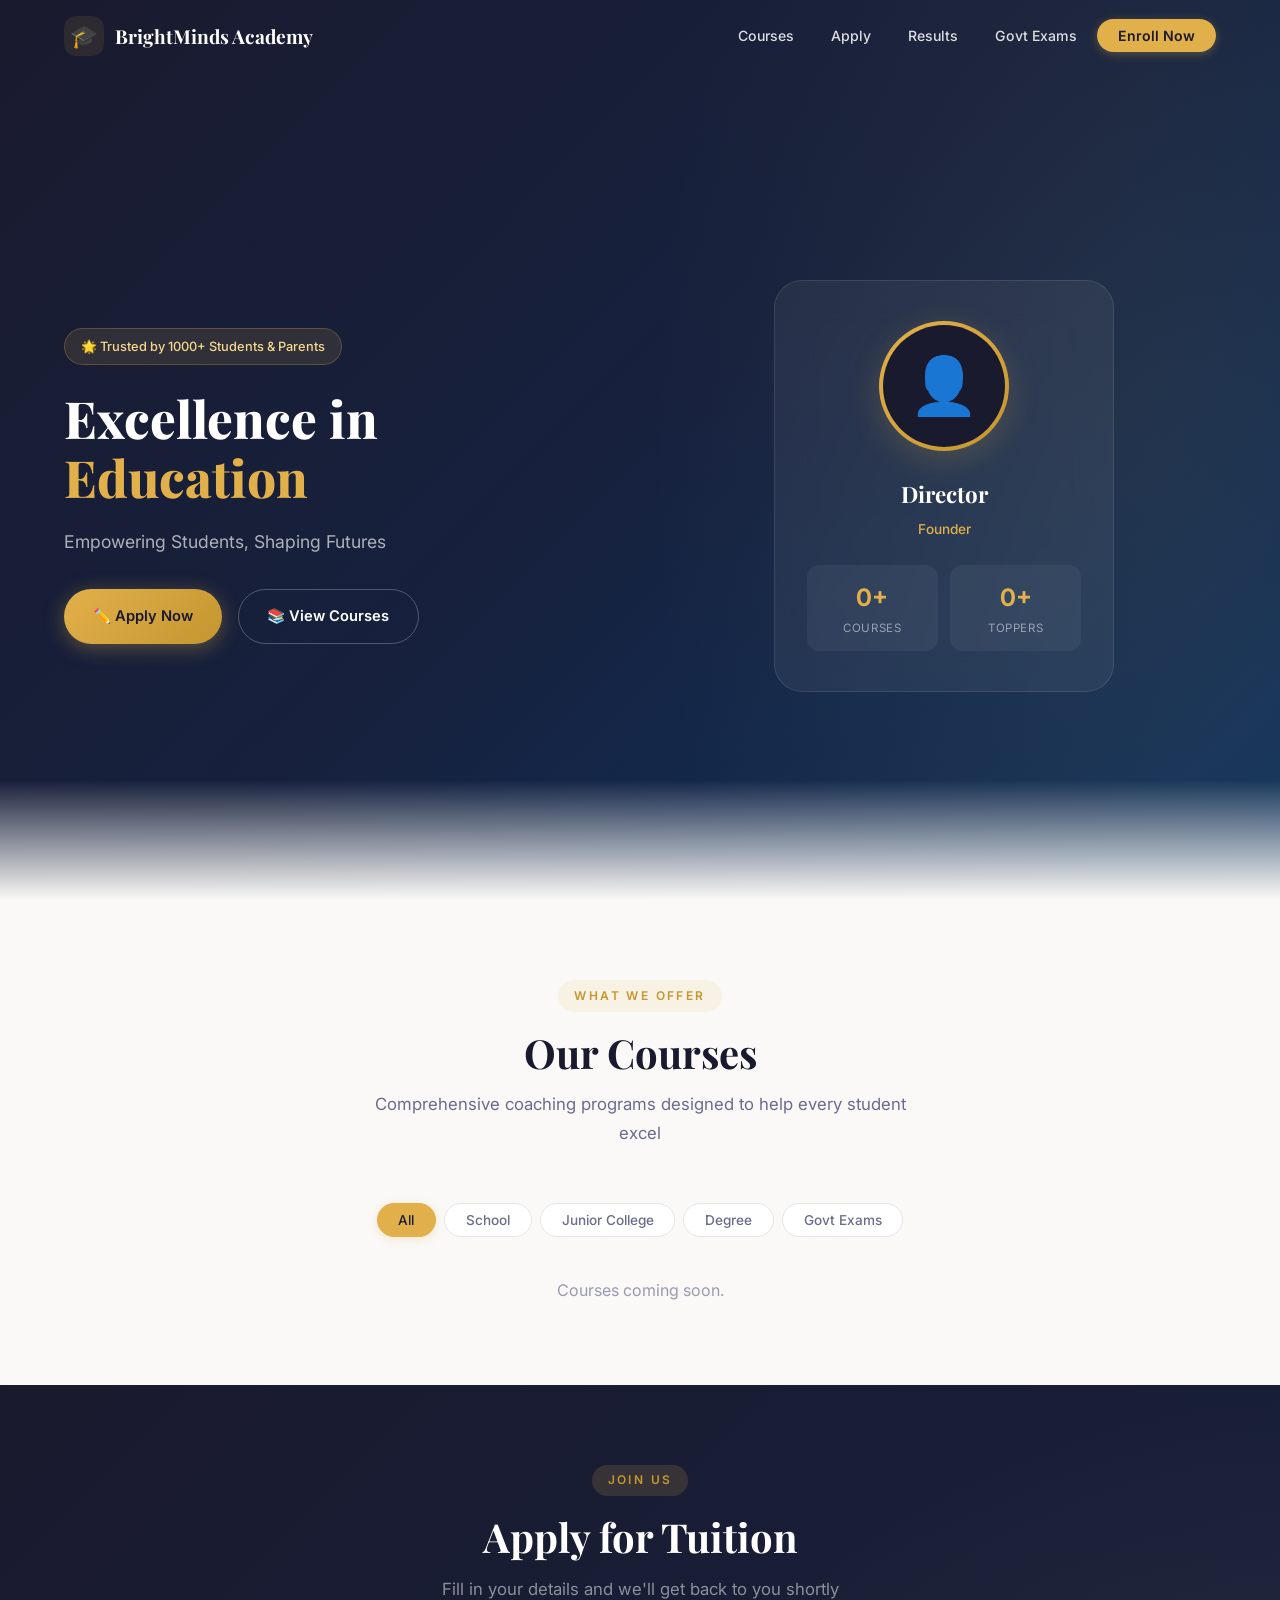
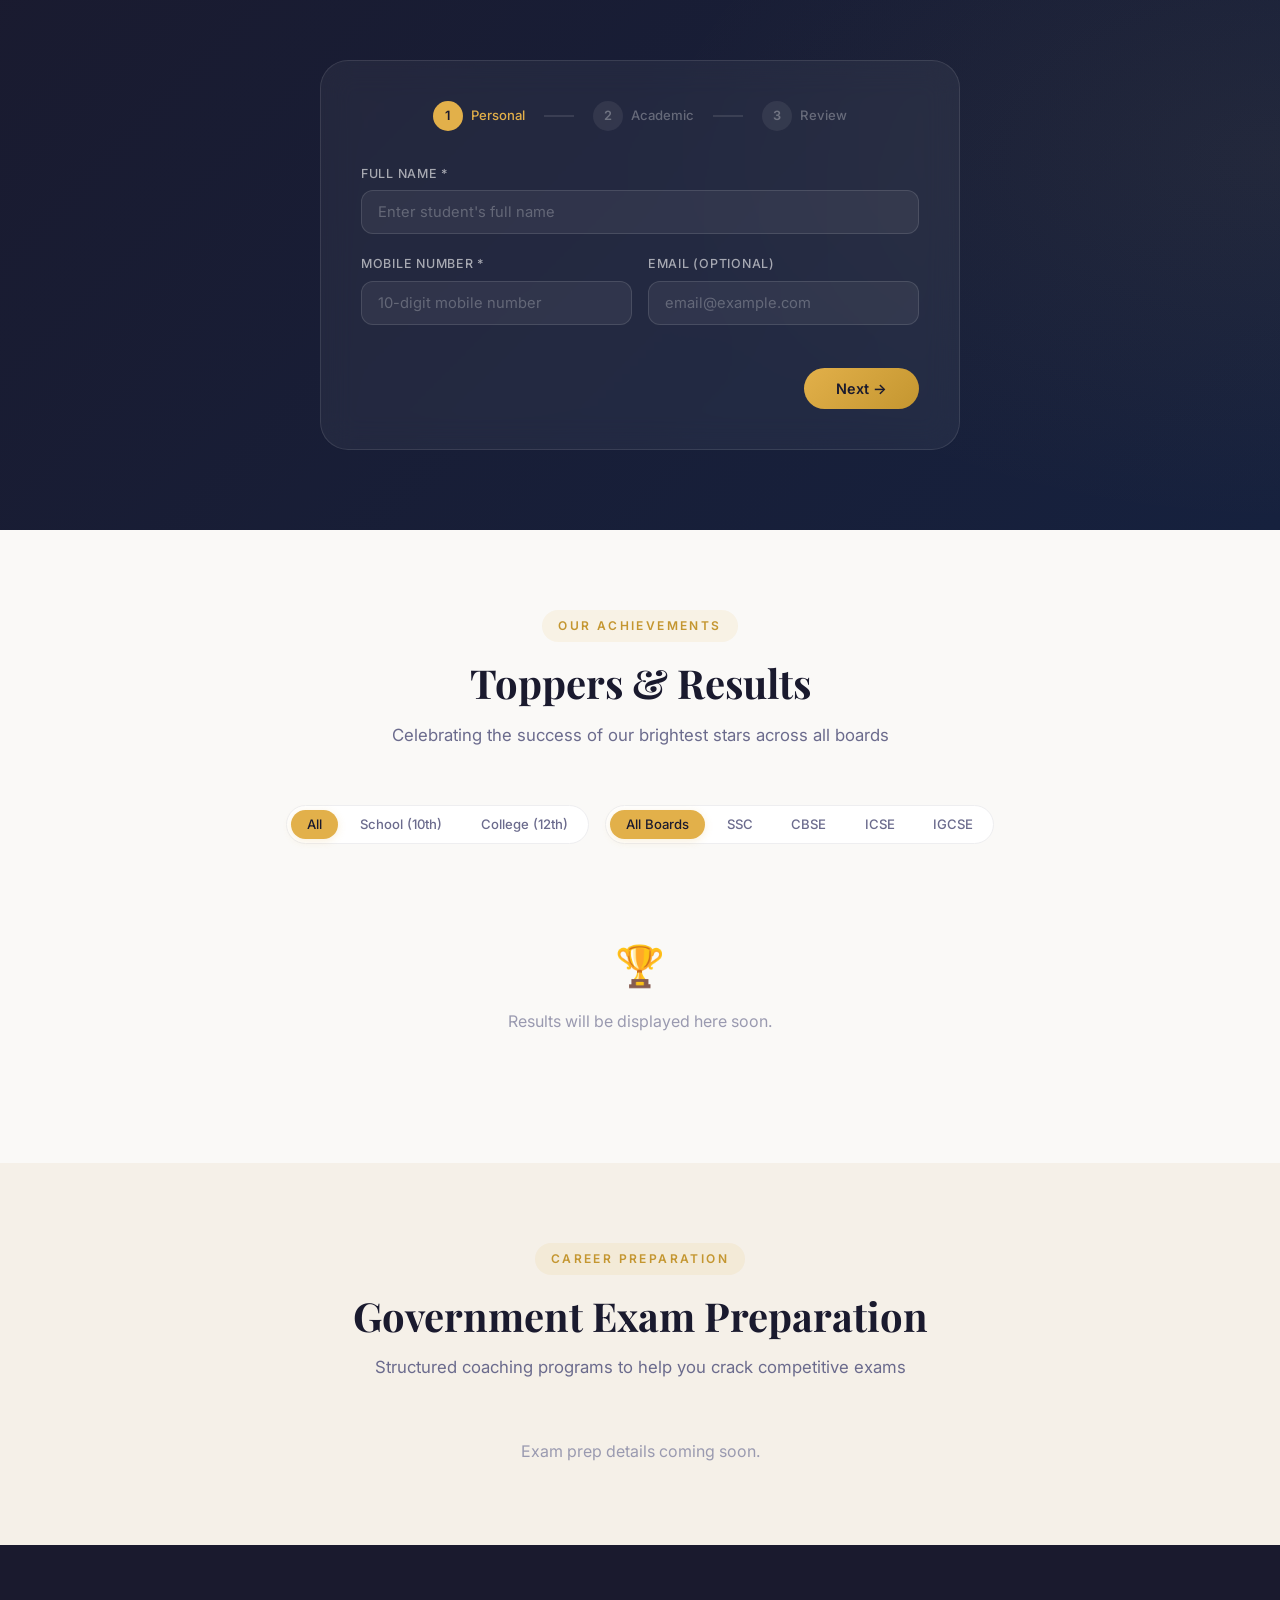
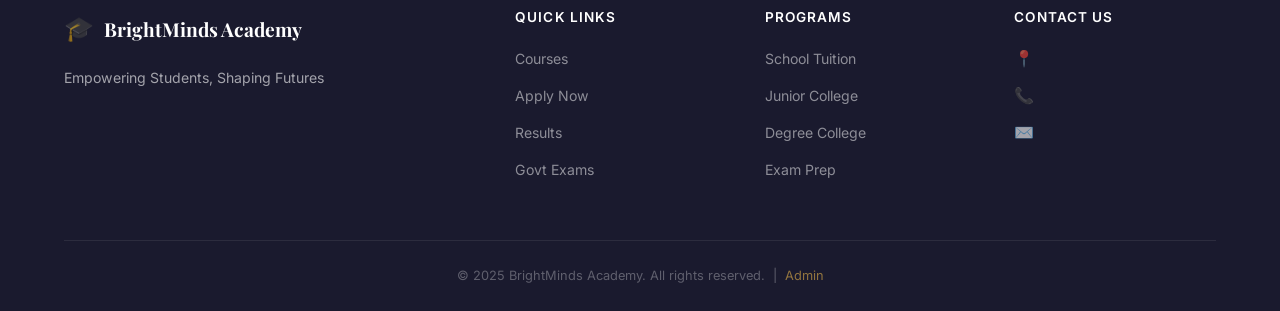
==== index.html @ 3c8e33fc "first commit" ====
<!DOCTYPE html>
<html lang="en">
<head>
  <meta charset="UTF-8">
  <meta name="viewport" content="width=device-width, initial-scale=1.0">
  <title>BrightMinds Academy — Empowering Students, Shaping Futures</title>
  <meta name="description" content="BrightMinds Academy offers expert tuition for School (1-10), Junior College (11-12), Degree courses, and Government Exam preparation. Enroll today!">
  <meta name="keywords" content="tuition classes, coaching, school tuition, college tuition, exam preparation, SSC, CBSE, ICSE, IGCSE">
  <link rel="stylesheet" href="css/style.css">
  <link rel="icon" href="data:image/svg+xml,<svg xmlns='http://www.w3.org/2000/svg' viewBox='0 0 100 100'><text y='.9em' font-size='90'>🎓</text></svg>">
</head>
<body>

  <!-- ═══════════════════════════════════════════════════════
       NAVIGATION
       ═══════════════════════════════════════════════════════ -->
  <nav class="navbar" id="navbar">
    <div class="container">
      <a href="#" class="nav-brand">
        <div class="brand-logo" id="navBrandLogo">🎓</div>
        <span class="brand-name" id="navBrandName">BrightMinds Academy</span>
      </a>
      <ul class="nav-links" id="navLinks">
        <li><a href="#courses">Courses</a></li>
        <li><a href="#apply">Apply</a></li>
        <li><a href="#results">Results</a></li>
        <li><a href="#govt-exams">Govt Exams</a></li>
        <li><a href="#apply" class="nav-cta">Enroll Now</a></li>
      </ul>
      <button class="nav-mobile-toggle" id="navMobileToggle">☰</button>
    </div>
  </nav>

  <!-- ═══════════════════════════════════════════════════════
       HERO SECTION
       ═══════════════════════════════════════════════════════ -->
  <section class="hero" id="hero">
    <div class="container">
      <div class="hero-content">
        <div class="hero-badge">🌟 Trusted by 1000+ Students & Parents</div>
        <h1 id="heroCompanyName">Excellence in <span>Education</span></h1>
        <p class="hero-desc" id="heroTagline">Empowering Students, Shaping Futures</p>
        <div class="hero-buttons">
          <a href="#apply" class="btn btn-gold">✏️ Apply Now</a>
          <a href="#courses" class="btn btn-outline">📚 View Courses</a>
        </div>
      </div>
      <div class="hero-visual">
        <div class="owner-card">
          <div class="owner-avatar">
            <div class="owner-avatar-inner" id="ownerAvatarInner">👤</div>
          </div>
          <div class="owner-name" id="ownerName">Director</div>
          <div class="owner-title" id="ownerTitle">Founder</div>
          <div class="owner-stats">
            <div class="owner-stat">
              <div class="stat-num" id="statCourses">6+</div>
              <div class="stat-txt">Courses</div>
            </div>
            <div class="owner-stat">
              <div class="stat-num" id="statToppers">7+</div>
              <div class="stat-txt">Toppers</div>
            </div>
          </div>
        </div>
      </div>
    </div>
  </section>

  <!-- ═══════════════════════════════════════════════════════
       COURSES SECTION
       ═══════════════════════════════════════════════════════ -->
  <section class="courses-section" id="courses">
    <div class="container">
      <div class="section-title reveal">
        <span class="section-label">What We Offer</span>
        <h2>Our Courses</h2>
        <p>Comprehensive coaching programs designed to help every student excel</p>
      </div>
      <div class="course-filters" id="courseFilters">
        <button class="course-filter-btn active" data-filter="all">All</button>
        <button class="course-filter-btn" data-filter="school">School</button>
        <button class="course-filter-btn" data-filter="junior">Junior College</button>
        <button class="course-filter-btn" data-filter="degree">Degree</button>
        <button class="course-filter-btn" data-filter="govt">Govt Exams</button>
      </div>
      <div class="courses-grid" id="coursesGrid"></div>
    </div>
  </section>

  <!-- ═══════════════════════════════════════════════════════
       APPLICATION FORM SECTION
       ═══════════════════════════════════════════════════════ -->
  <section class="apply-section" id="apply">
    <div class="container">
      <div class="section-title reveal">
        <span class="section-label">Join Us</span>
        <h2>Apply for Tuition</h2>
        <p>Fill in your details and we'll get back to you shortly</p>
      </div>

      <div class="apply-form-wrapper reveal">
        <div class="apply-form">
          <!-- Step Indicator -->
          <div class="form-steps">
            <div class="form-step-indicator active">
              <span class="step-num">1</span>
              <span>Personal</span>
            </div>
            <div class="step-divider"></div>
            <div class="form-step-indicator">
              <span class="step-num">2</span>
              <span>Academic</span>
            </div>
            <div class="step-divider"></div>
            <div class="form-step-indicator">
              <span class="step-num">3</span>
              <span>Review</span>
            </div>
          </div>

          <div id="applyFormContent">
            <form id="applyForm" autocomplete="off">

              <!-- STEP 1: Personal Info -->
              <div class="form-step-content active" id="step1">
                <div class="form-field">
                  <label for="applyName">Full Name *</label>
                  <input type="text" id="applyName" placeholder="Enter student's full name" required>
                </div>
                <div class="form-row">
                  <div class="form-field">
                    <label for="applyMobile">Mobile Number *</label>
                    <input type="tel" id="applyMobile" placeholder="10-digit mobile number" required>
                  </div>
                  <div class="form-field">
                    <label for="applyEmail">Email (optional)</label>
                    <input type="email" id="applyEmail" placeholder="email@example.com">
                  </div>
                </div>
                <div class="form-nav" style="justify-content:flex-end;">
                  <button type="button" class="btn-form-next" id="btnStep1Next">Next →</button>
                </div>
              </div>

              <!-- STEP 2: Academic Details -->
              <div class="form-step-content" id="step2">
                <div class="form-field">
                  <label for="applyCategory">Category *</label>
                  <select id="applyCategory">
                    <option value="">Select Category</option>
                    <option value="school">School (Class 1–10)</option>
                    <option value="junior">Junior College (11th–12th)</option>
                    <option value="degree">Degree College</option>
                  </select>
                </div>

                <!-- Board (for school & junior) -->
                <div class="form-field" id="boardGroup" style="display:none;">
                  <label for="applyBoard">Board *</label>
                  <select id="applyBoard">
                    <option value="">Select Board</option>
                  </select>
                </div>

                <!-- School: Class 1-10 -->
                <div id="schoolFields" style="display:none;">
                  <div class="form-field">
                    <label for="applyClass">Class *</label>
                    <select id="applyClass">
                      <option value="">Select Class</option>
                      <option value="1">Class 1</option>
                      <option value="2">Class 2</option>
                      <option value="3">Class 3</option>
                      <option value="4">Class 4</option>
                      <option value="5">Class 5</option>
                      <option value="6">Class 6</option>
                      <option value="7">Class 7</option>
                      <option value="8">Class 8</option>
                      <option value="9">Class 9</option>
                      <option value="10">Class 10</option>
                    </select>
                  </div>
                </div>

                <!-- Junior College: 11th/12th + Stream -->
                <div id="juniorFields" style="display:none;">
                  <div class="form-row">
                    <div class="form-field">
                      <label for="applyJrClass">Class *</label>
                      <select id="applyJrClass">
                        <option value="">Select</option>
                        <option value="11th">11th</option>
                        <option value="12th">12th</option>
                      </select>
                    </div>
                    <div class="form-field">
                      <label for="applyStream">Stream *</label>
                      <select id="applyStream">
                        <option value="">Select Stream</option>
                        <option value="Science">Science</option>
                        <option value="Commerce">Commerce</option>
                        <option value="Arts">Arts</option>
                      </select>
                    </div>
                  </div>
                </div>

                <!-- Degree College: Dynamic options -->
                <div id="degreeFields" style="display:none;">
                  <div class="form-field">
                    <label for="applyDegree">Course *</label>
                    <select id="applyDegree">
                      <option value="">Select Course</option>
                    </select>
                  </div>
                </div>

                <div class="form-nav">
                  <button type="button" class="btn-form-back" id="btnStep2Back">← Back</button>
                  <button type="button" class="btn-form-next" id="btnStep2Next">Next →</button>
                </div>
              </div>

              <!-- STEP 3: Review -->
              <div class="form-step-content" id="step3">
                <div style="background:rgba(255,255,255,0.04);border-radius:var(--radius-md);padding:1.2rem;margin-bottom:1.2rem;">
                  <div style="display:grid;grid-template-columns:1fr 1fr;gap:1rem;">
                    <div>
                      <div style="font-size:0.72rem;color:rgba(255,255,255,0.4);text-transform:uppercase;letter-spacing:0.05em;margin-bottom:0.2rem;">Name</div>
                      <div style="color:#fff;font-weight:500;" id="reviewName">—</div>
                    </div>
                    <div>
                      <div style="font-size:0.72rem;color:rgba(255,255,255,0.4);text-transform:uppercase;letter-spacing:0.05em;margin-bottom:0.2rem;">Mobile</div>
                      <div style="color:#fff;font-weight:500;" id="reviewMobile">—</div>
                    </div>
                    <div>
                      <div style="font-size:0.72rem;color:rgba(255,255,255,0.4);text-transform:uppercase;letter-spacing:0.05em;margin-bottom:0.2rem;">Email</div>
                      <div style="color:#fff;font-weight:500;" id="reviewEmail">—</div>
                    </div>
                    <div>
                      <div style="font-size:0.72rem;color:rgba(255,255,255,0.4);text-transform:uppercase;letter-spacing:0.05em;margin-bottom:0.2rem;">Category</div>
                      <div style="color:#fff;font-weight:500;" id="reviewCategory">—</div>
                    </div>
                  </div>
                  <div style="margin-top:1rem;padding-top:1rem;border-top:1px solid rgba(255,255,255,0.08);">
                    <div style="font-size:0.72rem;color:rgba(255,255,255,0.4);text-transform:uppercase;letter-spacing:0.05em;margin-bottom:0.2rem;">Course / Class Details</div>
                    <div style="color:var(--gold);font-weight:600;font-size:1.05rem;" id="reviewCourse">—</div>
                  </div>
                </div>
                <div class="form-nav">
                  <button type="button" class="btn-form-back" id="btnStep3Back">← Back</button>
                  <button type="button" class="btn-form-submit" id="btnSubmit">✅ Submit Application</button>
                </div>
              </div>
            </form>
          </div>

          <!-- Success State -->
          <div class="form-success" id="formSuccess">
            <div class="success-icon">🎉</div>
            <h3>Application Submitted!</h3>
            <p>Thank you for your interest. We will contact you shortly on your registered mobile number.</p>
          </div>
        </div>
      </div>
    </div>
  </section>

  <!-- ═══════════════════════════════════════════════════════
       RESULTS SECTION
       ═══════════════════════════════════════════════════════ -->
  <section class="results-section" id="results">
    <div class="container">
      <div class="section-title reveal">
        <span class="section-label">Our Achievements</span>
        <h2>Toppers & Results</h2>
        <p>Celebrating the success of our brightest stars across all boards</p>
      </div>

      <div class="results-filters" id="resultsFilters">
        <div class="result-filter-group" id="catFilterGroup">
          <button class="result-filter-btn active" data-filter="all">All</button>
          <button class="result-filter-btn" data-filter="school">School (10th)</button>
          <button class="result-filter-btn" data-filter="college">College (12th)</button>
        </div>
        <div class="result-filter-group" id="boardFilterGroup">
          <button class="result-filter-btn active" data-filter="all">All Boards</button>
          <button class="result-filter-btn" data-filter="SSC">SSC</button>
          <button class="result-filter-btn" data-filter="CBSE">CBSE</button>
          <button class="result-filter-btn" data-filter="ICSE">ICSE</button>
          <button class="result-filter-btn" data-filter="IGCSE">IGCSE</button>
        </div>
      </div>

      <div class="results-grid" id="resultsGrid"></div>
    </div>
  </section>

  <!-- ═══════════════════════════════════════════════════════
       GOVT EXAMS SECTION
       ═══════════════════════════════════════════════════════ -->
  <section class="govt-section" id="govt-exams">
    <div class="container">
      <div class="section-title reveal">
        <span class="section-label">Career Preparation</span>
        <h2>Government Exam Preparation</h2>
        <p>Structured coaching programs to help you crack competitive exams</p>
      </div>
      <div class="govt-grid" id="govtGrid"></div>
    </div>
  </section>

  <!-- ═══════════════════════════════════════════════════════
       FOOTER
       ═══════════════════════════════════════════════════════ -->
  <footer class="footer" id="footer">
    <div class="container">
      <div class="footer-grid">
        <div class="footer-brand">
          <div class="footer-logo">
            <span>🎓</span>
            <span class="footer-logo-name" id="footerCompanyName">BrightMinds Academy</span>
          </div>
          <p id="footerDesc">Empowering Students, Shaping Futures</p>
          <div class="footer-social">
            <a href="#" id="socialFb" title="Facebook" style="display:none;">📘</a>
            <a href="#" id="socialIg" title="Instagram" style="display:none;">📸</a>
            <a href="#" id="socialYt" title="YouTube" style="display:none;">▶️</a>
            <a href="#" id="socialWa" title="WhatsApp" style="display:none;">💬</a>
          </div>
        </div>
        <div class="footer-col">
          <h4>Quick Links</h4>
          <ul>
            <li><a href="#courses">Courses</a></li>
            <li><a href="#apply">Apply Now</a></li>
            <li><a href="#results">Results</a></li>
            <li><a href="#govt-exams">Govt Exams</a></li>
          </ul>
        </div>
        <div class="footer-col">
          <h4>Programs</h4>
          <ul>
            <li><a href="#courses">School Tuition</a></li>
            <li><a href="#courses">Junior College</a></li>
            <li><a href="#courses">Degree College</a></li>
            <li><a href="#govt-exams">Exam Prep</a></li>
          </ul>
        </div>
        <div class="footer-col">
          <h4>Contact Us</h4>
          <ul class="footer-contact">
            <li><span>📍</span> <span id="footerAddress">Loading...</span></li>
            <li><span>📞</span> <span id="footerPhone">Loading...</span></li>
            <li><span>✉️</span> <span id="footerEmail">Loading...</span></li>
          </ul>
        </div>
      </div>
      <div class="footer-bottom">
        <p>© 2025 <span id="footerCopy">BrightMinds Academy</span>. All rights reserved. &nbsp;|&nbsp; <a href="admin.html">Admin</a></p>
      </div>
    </div>
  </footer>

  <script src="js/data.js"></script>
  <script src="js/app.js"></script>
 
 
 
 
 
 <script>
const boardsByCategory = {
  school: ["SSC", "CBSE", "ICSE"],
  junior: ["HSC", "CBSE", "ICSE"]
};

const categorySelect = document.getElementById("applyCategory");
const boardSelect = document.getElementById("applyBoard");
const boardGroup = document.getElementById("boardGroup");

categorySelect.addEventListener("change", function () {
  const category = this.value;

  // Show/hide board field
  if (category === "school" || category === "junior") {
    boardGroup.style.display = "block";
  } else {
    boardGroup.style.display = "none";
  }

  // Reset options
  boardSelect.innerHTML = '<option value="">Select Board</option>';

  // Add correct boards
  if (boardsByCategory[category]) {
    boardsByCategory[category].forEach(board => {
      const option = document.createElement("option");
      option.value = board;
      option.textContent = board;
      boardSelect.appendChild(option);
    });
  }
});
</script>
</body>
</html>
---- css/style.css ----
/* ═══════════════════════════════════════════════════════════
   Public Website — Styles
   ═══════════════════════════════════════════════════════════ */

@import url('https://fonts.googleapis.com/css2?family=Inter:wght@300;400;500;600;700&family=Playfair+Display:wght@500;600;700;800&display=swap');

/* ─── CSS Custom Properties ──────────────────────────────── */
:root {
  --bg-body: #faf9f7;
  --bg-white: #ffffff;
  --bg-cream: #f5f0e8;
  --bg-dark: #1a1a2e;
  --bg-dark-2: #16213e;
  --bg-dark-3: #0f3460;

  --text-dark: #1a1a2e;
  --text-body: #3d3d5c;
  --text-light: #6b6b8d;
  --text-white: #f0f0f5;
  --text-muted: #9a9ab0;

  --gold: #e2b04a;
  --gold-light: #f5d88e;
  --gold-dark: #c49630;
  --gold-bg: rgba(226, 176, 74, 0.1);

  --blue: #3b82f6;
  --green: #10b981;
  --red: #ef4444;

  --radius-sm: 8px;
  --radius-md: 12px;
  --radius-lg: 20px;
  --radius-xl: 28px;
  --radius-full: 9999px;

  --shadow-sm: 0 1px 3px rgba(26,26,46,0.06);
  --shadow-md: 0 4px 20px rgba(26,26,46,0.08);
  --shadow-lg: 0 12px 40px rgba(26,26,46,0.12);
  --shadow-xl: 0 20px 60px rgba(26,26,46,0.15);

  --transition: 0.3s cubic-bezier(0.4, 0, 0.2, 1);
  --transition-slow: 0.5s cubic-bezier(0.4, 0, 0.2, 1);

  --nav-height: 72px;
  --section-pad: 5rem 0;
}

/* ─── Reset & Base ───────────────────────────────────────── */
*, *::before, *::after {
  box-sizing: border-box;
  margin: 0;
  padding: 0;
}

html {
  font-size: 16px;
  scroll-behavior: smooth;
  scroll-padding-top: var(--nav-height);
}

body {
  font-family: 'Inter', -apple-system, BlinkMacSystemFont, sans-serif;
  background: var(--bg-body);
  color: var(--text-body);
  line-height: 1.7;
  -webkit-font-smoothing: antialiased;
  overflow-x: hidden;
}

a { color: var(--gold-dark); text-decoration: none; transition: color var(--transition); }
a:hover { color: var(--gold); }

img { max-width: 100%; height: auto; }

.container {
  max-width: 1200px;
  margin: 0 auto;
  padding: 0 1.5rem;
}

/* ─── Typography ─────────────────────────────────────────── */

h1, h2, h3, h4 {
  font-family: 'Playfair Display', Georgia, serif;
  color: var(--text-dark);
  line-height: 1.25;
}

.section-title {
  text-align: center;
  margin-bottom: 3.5rem;
}

.section-title .section-label {
  display: inline-block;
  font-family: 'Inter', sans-serif;
  font-size: 0.75rem;
  font-weight: 600;
  text-transform: uppercase;
  letter-spacing: 0.2em;
  color: var(--gold-dark);
  background: var(--gold-bg);
  padding: 0.35rem 1rem;
  border-radius: var(--radius-full);
  margin-bottom: 1rem;
}

.section-title h2 {
  font-size: 2.5rem;
  font-weight: 700;
  margin-bottom: 0.8rem;
}

.section-title p {
  font-size: 1.05rem;
  color: var(--text-light);
  max-width: 560px;
  margin: 0 auto;
}

/* ─── Scrollbar ──────────────────────────────────────────── */
::-webkit-scrollbar { width: 8px; }
::-webkit-scrollbar-track { background: var(--bg-body); }
::-webkit-scrollbar-thumb { background: #c5c5d5; border-radius: 4px; }
::-webkit-scrollbar-thumb:hover { background: #a5a5b5; }

/* ═══════════════════════════════════════════════════════════
   NAVIGATION
   ═══════════════════════════════════════════════════════════ */

.navbar {
  position: fixed;
  top: 0;
  left: 0;
  right: 0;
  height: var(--nav-height);
  z-index: 1000;
  transition: all var(--transition);
  background: transparent;
}

.navbar.scrolled {
  background: rgba(255,255,255,0.92);
  backdrop-filter: blur(16px);
  box-shadow: 0 1px 16px rgba(26,26,46,0.06);
}

.navbar .container {
  display: flex;
  align-items: center;
  justify-content: space-between;
  height: 100%;
}

.nav-brand {
  display: flex;
  align-items: center;
  gap: 0.7rem;
}

.nav-brand .brand-logo {
  width: 40px;
  height: 40px;
  border-radius: var(--radius-md);
  object-fit: cover;
  background: var(--gold-bg);
  display: flex;
  align-items: center;
  justify-content: center;
  font-size: 1.4rem;
}

.nav-brand .brand-logo img {
  width: 100%;
  height: 100%;
  border-radius: var(--radius-md);
  object-fit: cover;
}

.nav-brand .brand-name {
  font-family: 'Playfair Display', serif;
  font-size: 1.2rem;
  font-weight: 700;
  color: var(--text-dark);
}

.navbar:not(.scrolled) .nav-brand .brand-name {
  color: #fff;
}

.nav-links {
  display: flex;
  align-items: center;
  gap: 0.3rem;
  list-style: none;
}

.nav-links a {
  padding: 0.5rem 1rem;
  font-size: 0.88rem;
  font-weight: 500;
  color: var(--text-body);
  border-radius: var(--radius-sm);
  transition: all var(--transition);
}

.navbar:not(.scrolled) .nav-links a {
  color: rgba(255,255,255,0.85);
}

.nav-links a:hover,
.navbar:not(.scrolled) .nav-links a:hover {
  color: var(--gold);
  background: var(--gold-bg);
}

.nav-cta {
  background: var(--gold) !important;
  color: #1a1a2e !important;
  font-weight: 600 !important;
  padding: 0.5rem 1.3rem !important;
  border-radius: var(--radius-full) !important;
  box-shadow: 0 2px 10px rgba(226,176,74,0.3);
}

.nav-cta:hover {
  background: var(--gold-light) !important;
  transform: translateY(-1px);
  box-shadow: 0 4px 16px rgba(226,176,74,0.4) !important;
}

/* Mobile Menu */
.nav-mobile-toggle {
  display: none;
  width: 40px;
  height: 40px;
  background: none;
  border: none;
  color: var(--text-dark);
  font-size: 1.5rem;
  cursor: pointer;
  border-radius: var(--radius-sm);
}

.navbar:not(.scrolled) .nav-mobile-toggle {
  color: #fff;
}

/* ═══════════════════════════════════════════════════════════
   HERO SECTION
   ═══════════════════════════════════════════════════════════ */

.hero {
  position: relative;
  min-height: 100vh;
  display: flex;
  align-items: center;
  background: linear-gradient(135deg, var(--bg-dark) 0%, var(--bg-dark-2) 50%, var(--bg-dark-3) 100%);
  overflow: hidden;
}

.hero::before {
  content: '';
  position: absolute;
  top: -50%;
  right: -30%;
  width: 80%;
  height: 200%;
  background: radial-gradient(ellipse, rgba(226,176,74,0.08) 0%, transparent 70%);
  pointer-events: none;
}

.hero::after {
  content: '';
  position: absolute;
  bottom: 0;
  left: 0;
  right: 0;
  height: 120px;
  background: linear-gradient(to top, var(--bg-body), transparent);
  pointer-events: none;
}

.hero .container {
  display: grid;
  grid-template-columns: 1fr 1fr;
  gap: 4rem;
  align-items: center;
  padding-top: var(--nav-height);
}

.hero-content { z-index: 2; }

.hero-badge {
  display: inline-flex;
  align-items: center;
  gap: 0.5rem;
  background: rgba(226,176,74,0.12);
  border: 1px solid rgba(226,176,74,0.25);
  padding: 0.4rem 1rem;
  border-radius: var(--radius-full);
  font-size: 0.8rem;
  font-weight: 500;
  color: var(--gold-light);
  margin-bottom: 1.5rem;
}

.hero h1 {
  font-size: 3.2rem;
  font-weight: 800;
  color: #fff;
  margin-bottom: 1.2rem;
  line-height: 1.15;
}

.hero h1 span {
  color: var(--gold);
}

.hero-desc {
  font-size: 1.1rem;
  color: rgba(255,255,255,0.65);
  margin-bottom: 2rem;
  max-width: 480px;
  line-height: 1.8;
}

.hero-buttons {
  display: flex;
  gap: 1rem;
  flex-wrap: wrap;
}

.btn {
  display: inline-flex;
  align-items: center;
  justify-content: center;
  gap: 0.5rem;
  padding: 0.85rem 1.8rem;
  font-family: 'Inter', sans-serif;
  font-size: 0.92rem;
  font-weight: 600;
  border: none;
  border-radius: var(--radius-full);
  cursor: pointer;
  transition: all var(--transition);
  white-space: nowrap;
}

.btn-gold {
  background: linear-gradient(135deg, var(--gold), var(--gold-dark));
  color: #1a1a2e;
  box-shadow: 0 4px 20px rgba(226,176,74,0.35);
}

.btn-gold:hover {
  transform: translateY(-2px);
  box-shadow: 0 8px 30px rgba(226,176,74,0.45);
}

.btn-outline {
  background: transparent;
  color: #fff;
  border: 1.5px solid rgba(255,255,255,0.25);
}

.btn-outline:hover {
  border-color: var(--gold);
  color: var(--gold);
  background: rgba(226,176,74,0.08);
}

/* Hero Right — Owner Card */
.hero-visual {
  display: flex;
  justify-content: center;
  z-index: 2;
}

.owner-card {
  background: rgba(255,255,255,0.06);
  backdrop-filter: blur(20px);
  border: 1px solid rgba(255,255,255,0.1);
  border-radius: var(--radius-xl);
  padding: 2.5rem 2rem;
  text-align: center;
  max-width: 340px;
  width: 100%;
}

.owner-avatar {
  width: 130px;
  height: 130px;
  border-radius: 50%;
  margin: 0 auto 1.5rem;
  background: linear-gradient(135deg, var(--gold), var(--gold-dark));
  padding: 4px;
  box-shadow: 0 8px 32px rgba(226,176,74,0.2);
}

.owner-avatar-inner {
  width: 100%;
  height: 100%;
  border-radius: 50%;
  background: var(--bg-dark);
  display: flex;
  align-items: center;
  justify-content: center;
  font-size: 3.5rem;
  overflow: hidden;
}

.owner-avatar-inner img {
  width: 100%;
  height: 100%;
  object-fit: cover;
  border-radius: 50%;
}

.owner-card .owner-name {
  font-family: 'Playfair Display', serif;
  font-size: 1.4rem;
  font-weight: 700;
  color: #fff;
  margin-bottom: 0.3rem;
}

.owner-card .owner-title {
  font-size: 0.85rem;
  color: var(--gold);
  font-weight: 500;
  margin-bottom: 1.2rem;
}

.owner-stats {
  display: grid;
  grid-template-columns: 1fr 1fr;
  gap: 0.8rem;
  margin-top: 1.5rem;
}

.owner-stat {
  background: rgba(255,255,255,0.05);
  border-radius: var(--radius-md);
  padding: 0.8rem;
}

.owner-stat .stat-num {
  font-size: 1.5rem;
  font-weight: 700;
  color: var(--gold);
}

.owner-stat .stat-txt {
  font-size: 0.72rem;
  color: rgba(255,255,255,0.5);
  text-transform: uppercase;
  letter-spacing: 0.05em;
}

/* ═══════════════════════════════════════════════════════════
   COURSES SECTION
   ═══════════════════════════════════════════════════════════ */

.courses-section {
  padding: var(--section-pad);
}

.course-filters {
  display: flex;
  justify-content: center;
  gap: 0.5rem;
  margin-bottom: 2.5rem;
  flex-wrap: wrap;
}

.course-filter-btn {
  padding: 0.5rem 1.3rem;
  font-family: 'Inter', sans-serif;
  font-size: 0.85rem;
  font-weight: 500;
  color: var(--text-light);
  background: var(--bg-white);
  border: 1px solid #e5e5ea;
  border-radius: var(--radius-full);
  cursor: pointer;
  transition: all var(--transition);
}

.course-filter-btn:hover {
  border-color: var(--gold);
  color: var(--gold-dark);
}

.course-filter-btn.active {
  background: var(--gold);
  color: #1a1a2e;
  border-color: var(--gold);
  box-shadow: 0 2px 10px rgba(226,176,74,0.25);
}

.courses-grid {
  display: grid;
  grid-template-columns: repeat(auto-fill, minmax(320px, 1fr));
  gap: 1.5rem;
}

.course-card {
  background: var(--bg-white);
  border: 1px solid #eeeef0;
  border-radius: var(--radius-lg);
  padding: 1.8rem;
  transition: all var(--transition);
  position: relative;
  overflow: hidden;
}

.course-card::before {
  content: '';
  position: absolute;
  top: 0;
  left: 0;
  right: 0;
  height: 3px;
  background: linear-gradient(90deg, var(--gold), var(--gold-dark));
  opacity: 0;
  transition: opacity var(--transition);
}

.course-card:hover {
  transform: translateY(-4px);
  box-shadow: var(--shadow-lg);
  border-color: transparent;
}

.course-card:hover::before { opacity: 1; }

.course-card .card-icon {
  font-size: 2.2rem;
  margin-bottom: 1rem;
}

.course-card h3 {
  font-size: 1.15rem;
  margin-bottom: 0.5rem;
  font-family: 'Inter', sans-serif;
  font-weight: 600;
}

.course-card p {
  font-size: 0.88rem;
  color: var(--text-light);
  line-height: 1.6;
}

.course-card .card-category {
  display: inline-block;
  margin-top: 1rem;
  font-size: 0.72rem;
  font-weight: 600;
  text-transform: uppercase;
  letter-spacing: 0.08em;
  color: var(--gold-dark);
  background: var(--gold-bg);
  padding: 0.25rem 0.7rem;
  border-radius: var(--radius-full);
}

/* ═══════════════════════════════════════════════════════════
   APPLICATION FORM SECTION
   ═══════════════════════════════════════════════════════════ */

.apply-section {
  padding: var(--section-pad);
  background: linear-gradient(135deg, var(--bg-dark) 0%, var(--bg-dark-2) 100%);
  position: relative;
}

.apply-section::before {
  content: '';
  position: absolute;
  top: 0;
  right: 0;
  width: 50%;
  height: 100%;
  background: radial-gradient(ellipse at right, rgba(226,176,74,0.06), transparent 70%);
  pointer-events: none;
}

.apply-section .section-title .section-label {
  background: rgba(226,176,74,0.15);
}

.apply-section .section-title h2 {
  color: #fff;
}

.apply-section .section-title p {
  color: rgba(255,255,255,0.5);
}

.apply-form-wrapper {
  max-width: 640px;
  margin: 0 auto;
  position: relative;
  z-index: 2;
}

.apply-form {
  background: rgba(255,255,255,0.05);
  backdrop-filter: blur(16px);
  border: 1px solid rgba(255,255,255,0.1);
  border-radius: var(--radius-xl);
  padding: 2.5rem;
}

/* Steps indicator */
.form-steps {
  display: flex;
  justify-content: center;
  gap: 1.2rem;
  margin-bottom: 2rem;
}

.form-step-indicator {
  display: flex;
  align-items: center;
  gap: 0.5rem;
  font-size: 0.82rem;
  color: rgba(255,255,255,0.3);
  font-weight: 500;
}

.form-step-indicator .step-num {
  width: 30px;
  height: 30px;
  display: flex;
  align-items: center;
  justify-content: center;
  border-radius: 50%;
  background: rgba(255,255,255,0.07);
  font-weight: 600;
  font-size: 0.8rem;
  transition: all var(--transition);
}

.form-step-indicator.active {
  color: var(--gold);
}

.form-step-indicator.active .step-num {
  background: var(--gold);
  color: #1a1a2e;
}

.form-step-indicator.done {
  color: var(--green);
}

.form-step-indicator.done .step-num {
  background: var(--green);
  color: #fff;
}

.step-divider {
  width: 30px;
  height: 2px;
  background: rgba(255,255,255,0.1);
  align-self: center;
}

/* Form fields */
.form-step-content {
  display: none;
}

.form-step-content.active {
  display: block;
  animation: fadeIn 0.3s ease;
}

@keyframes fadeIn {
  from { opacity: 0; transform: translateY(8px); }
  to { opacity: 1; transform: translateY(0); }
}

.form-row {
  display: grid;
  grid-template-columns: 1fr 1fr;
  gap: 1rem;
}

.form-field {
  margin-bottom: 1.2rem;
}

.form-field label {
  display: block;
  font-size: 0.78rem;
  font-weight: 500;
  color: rgba(255,255,255,0.6);
  margin-bottom: 0.4rem;
  text-transform: uppercase;
  letter-spacing: 0.06em;
}

.form-field input,
.form-field select {
  width: 100%;
  padding: 0.75rem 1rem;
  background: rgba(255,255,255,0.06);
  border: 1px solid rgba(255,255,255,0.12);
  border-radius: var(--radius-md);
  color: #fff;
  font-size: 0.92rem;
  font-family: 'Inter', sans-serif;
  transition: all var(--transition);
}

.form-field input::placeholder {
  color: rgba(255,255,255,0.25);
}

.form-field input:focus,
.form-field select:focus {
  outline: none;
  border-color: var(--gold);
  box-shadow: 0 0 0 3px rgba(226,176,74,0.15);
}

.form-field select option {
  background: var(--bg-dark);
  color: #fff;
}

.form-nav {
  display: flex;
  justify-content: space-between;
  margin-top: 1.5rem;
  gap: 1rem;
}

.btn-form-next,
.btn-form-submit {
  background: linear-gradient(135deg, var(--gold), var(--gold-dark));
  color: #1a1a2e;
  padding: 0.75rem 2rem;
  border: none;
  border-radius: var(--radius-full);
  font-family: 'Inter', sans-serif;
  font-size: 0.9rem;
  font-weight: 600;
  cursor: pointer;
  transition: all var(--transition);
}

.btn-form-next:hover,
.btn-form-submit:hover {
  transform: translateY(-2px);
  box-shadow: 0 4px 16px rgba(226,176,74,0.4);
}

.btn-form-back {
  background: rgba(255,255,255,0.07);
  color: rgba(255,255,255,0.7);
  padding: 0.75rem 1.5rem;
  border: 1px solid rgba(255,255,255,0.12);
  border-radius: var(--radius-full);
  font-family: 'Inter', sans-serif;
  font-size: 0.9rem;
  font-weight: 500;
  cursor: pointer;
  transition: all var(--transition);
}

.btn-form-back:hover {
  background: rgba(255,255,255,0.12);
  color: #fff;
}

/* Success state */
.form-success {
  display: none;
  text-align: center;
  padding: 2rem 0;
}

.form-success.show {
  display: block;
  animation: fadeIn 0.4s ease;
}

.form-success .success-icon {
  font-size: 3.5rem;
  margin-bottom: 1rem;
}

.form-success h3 {
  color: #fff;
  font-size: 1.4rem;
  margin-bottom: 0.5rem;
}

.form-success p {
  color: rgba(255,255,255,0.5);
  font-size: 0.92rem;
}

/* ═══════════════════════════════════════════════════════════
   RESULTS SECTION
   ═══════════════════════════════════════════════════════════ */

.results-section {
  padding: var(--section-pad);
}

.results-filters {
  display: flex;
  justify-content: center;
  gap: 1rem;
  margin-bottom: 2.5rem;
  flex-wrap: wrap;
  align-items: center;
}

.result-filter-group {
  display: flex;
  gap: 0.4rem;
  background: var(--bg-white);
  border: 1px solid #eeeef0;
  border-radius: var(--radius-full);
  padding: 0.25rem;
}

.result-filter-btn {
  padding: 0.4rem 1rem;
  font-family: 'Inter', sans-serif;
  font-size: 0.82rem;
  font-weight: 500;
  color: var(--text-light);
  background: transparent;
  border: none;
  border-radius: var(--radius-full);
  cursor: pointer;
  transition: all var(--transition);
}

.result-filter-btn:hover {
  color: var(--text-dark);
}

.result-filter-btn.active {
  background: var(--gold);
  color: #1a1a2e;
  box-shadow: 0 2px 8px rgba(226,176,74,0.2);
}

.results-grid {
  display: grid;
  grid-template-columns: repeat(auto-fill, minmax(300px, 1fr));
  gap: 1.5rem;
}

.result-card {
  background: var(--bg-white);
  border: 1px solid #eeeef0;
  border-radius: var(--radius-lg);
  padding: 1.8rem;
  text-align: center;
  transition: all var(--transition);
}

.result-card:hover {
  transform: translateY(-4px);
  box-shadow: var(--shadow-lg);
}

.result-avatar {
  width: 80px;
  height: 80px;
  border-radius: 50%;
  margin: 0 auto 1rem;
  background: linear-gradient(135deg, var(--gold-bg), #ffe8b8);
  display: flex;
  align-items: center;
  justify-content: center;
  font-size: 2rem;
  overflow: hidden;
  border: 3px solid var(--gold-bg);
}

.result-avatar img {
  width: 100%;
  height: 100%;
  object-fit: cover;
  border-radius: 50%;
}

.result-card .result-name {
  font-family: 'Inter', sans-serif;
  font-size: 1.05rem;
  font-weight: 600;
  color: var(--text-dark);
  margin-bottom: 0.4rem;
}

.result-card .result-meta {
  display: flex;
  justify-content: center;
  gap: 0.5rem;
  margin-bottom: 0.8rem;
  flex-wrap: wrap;
}

.result-badge {
  font-size: 0.72rem;
  font-weight: 600;
  padding: 0.2rem 0.6rem;
  border-radius: var(--radius-full);
  text-transform: uppercase;
  letter-spacing: 0.04em;
}

.result-badge.board { background: #e8f0fe; color: #3b82f6; }
.result-badge.class { background: #e8fef0; color: #10b981; }
.result-badge.year { background: #f0e8fe; color: #8b5cf6; }

.result-percentage {
  font-size: 2rem;
  font-weight: 800;
  font-family: 'Playfair Display', serif;
  color: var(--gold-dark);
  margin-bottom: 0.4rem;
}

.result-percentage span {
  font-size: 1rem;
  color: var(--text-light);
}

.result-details {
  font-size: 0.82rem;
  color: var(--text-light);
  line-height: 1.5;
  margin-top: 0.8rem;
  padding-top: 0.8rem;
  border-top: 1px solid #f0f0f4;
}

.no-results {
  text-align: center;
  padding: 3rem;
  color: var(--text-muted);
  grid-column: 1 / -1;
}

.no-results .no-icon { font-size: 2.5rem; margin-bottom: 0.5rem; }

/* ═══════════════════════════════════════════════════════════
   GOVT EXAMS SECTION
   ═══════════════════════════════════════════════════════════ */

.govt-section {
  padding: var(--section-pad);
  background: var(--bg-cream);
}

.govt-grid {
  display: grid;
  grid-template-columns: repeat(auto-fill, minmax(340px, 1fr));
  gap: 1.5rem;
}

.govt-card {
  background: var(--bg-white);
  border: 1px solid #eeeef0;
  border-radius: var(--radius-lg);
  padding: 2rem;
  transition: all var(--transition);
  position: relative;
  overflow: hidden;
}

.govt-card::after {
  content: '';
  position: absolute;
  bottom: 0;
  left: 0;
  right: 0;
  height: 3px;
  background: linear-gradient(90deg, var(--gold), transparent);
  opacity: 0;
  transition: opacity var(--transition);
}

.govt-card:hover {
  transform: translateY(-4px);
  box-shadow: var(--shadow-lg);
}

.govt-card:hover::after { opacity: 1; }

.govt-card .govt-icon {
  font-size: 2rem;
  margin-bottom: 1rem;
}

.govt-card h3 {
  font-family: 'Inter', sans-serif;
  font-size: 1.1rem;
  font-weight: 600;
  margin-bottom: 0.5rem;
}

.govt-card .govt-desc {
  font-size: 0.88rem;
  color: var(--text-light);
  margin-bottom: 0.8rem;
}

.govt-card .govt-details {
  font-size: 0.78rem;
  color: var(--text-muted);
  padding: 0.8rem;
  background: var(--bg-body);
  border-radius: var(--radius-sm);
  line-height: 1.6;
}

/* ═══════════════════════════════════════════════════════════
   FOOTER
   ═══════════════════════════════════════════════════════════ */

.footer {
  background: var(--bg-dark);
  color: rgba(255,255,255,0.6);
  padding: 4rem 0 0;
}

.footer-grid {
  display: grid;
  grid-template-columns: 2fr 1fr 1fr 1fr;
  gap: 3rem;
  padding-bottom: 3rem;
  border-bottom: 1px solid rgba(255,255,255,0.08);
}

.footer-brand .footer-logo {
  display: flex;
  align-items: center;
  gap: 0.6rem;
  margin-bottom: 1rem;
}

.footer-brand .footer-logo span:first-child {
  font-size: 1.5rem;
}

.footer-brand .footer-logo-name {
  font-family: 'Playfair Display', serif;
  font-size: 1.2rem;
  font-weight: 700;
  color: #fff;
}

.footer-brand p {
  font-size: 0.88rem;
  line-height: 1.7;
  max-width: 300px;
  margin-bottom: 1.5rem;
}

.footer-social {
  display: flex;
  gap: 0.6rem;
}

.footer-social a {
  width: 38px;
  height: 38px;
  display: flex;
  align-items: center;
  justify-content: center;
  background: rgba(255,255,255,0.06);
  border-radius: var(--radius-sm);
  font-size: 1.1rem;
  transition: all var(--transition);
}

.footer-social a:hover {
  background: var(--gold);
  transform: translateY(-2px);
}

.footer-col h4 {
  font-family: 'Inter', sans-serif;
  font-size: 0.85rem;
  font-weight: 600;
  color: #fff;
  text-transform: uppercase;
  letter-spacing: 0.08em;
  margin-bottom: 1.2rem;
}

.footer-col ul {
  list-style: none;
}

.footer-col ul li {
  margin-bottom: 0.6rem;
}

.footer-col ul li a {
  font-size: 0.88rem;
  color: rgba(255,255,255,0.5);
  transition: all var(--transition);
}

.footer-col ul li a:hover {
  color: var(--gold);
  padding-left: 0.3rem;
}

.footer-contact li {
  display: flex;
  gap: 0.5rem;
  align-items: flex-start;
}

.footer-contact li span:first-child {
  flex-shrink: 0;
}

.footer-bottom {
  padding: 1.5rem 0;
  text-align: center;
  font-size: 0.8rem;
  color: rgba(255,255,255,0.3);
}

.footer-bottom a {
  color: var(--gold);
  opacity: 0.6;
}

.footer-bottom a:hover {
  opacity: 1;
}

/* ═══════════════════════════════════════════════════════════
   SCROLL REVEAL ANIMATION
   ═══════════════════════════════════════════════════════════ */

.reveal {
  opacity: 0;
  transform: translateY(30px);
  transition: opacity 0.7s ease, transform 0.7s ease;
}

.reveal.visible {
  opacity: 1;
  transform: translateY(0);
}

/* ═══════════════════════════════════════════════════════════
   TOAST (public site)
   ═══════════════════════════════════════════════════════════ */

.public-toast {
  position: fixed;
  bottom: 2rem;
  left: 50%;
  transform: translateX(-50%) translateY(100px);
  background: var(--bg-dark);
  color: #fff;
  padding: 1rem 2rem;
  border-radius: var(--radius-full);
  font-size: 0.9rem;
  font-weight: 500;
  box-shadow: var(--shadow-xl);
  z-index: 9999;
  transition: transform 0.4s ease;
  display: flex;
  align-items: center;
  gap: 0.6rem;
}

.public-toast.show {
  transform: translateX(-50%) translateY(0);
}

/* ═══════════════════════════════════════════════════════════
   RESPONSIVE
   ═══════════════════════════════════════════════════════════ */

@media (max-width: 968px) {
  .hero .container {
    grid-template-columns: 1fr;
    text-align: center;
    gap: 2.5rem;
    padding-top: calc(var(--nav-height) + 2rem);
    padding-bottom: 3rem;
  }

  .hero h1 { font-size: 2.4rem; }
  .hero-desc { margin: 0 auto 2rem; }
  .hero-buttons { justify-content: center; }
  .hero-visual { order: -1; }
  .owner-card { max-width: 280px; }

  .section-title h2 { font-size: 2rem; }

  .footer-grid {
    grid-template-columns: 1fr 1fr;
  }
}

@media (max-width: 768px) {
  .nav-links { display: none; }
  .nav-mobile-toggle { display: flex; }

  .nav-links.open {
    display: flex;
    flex-direction: column;
    position: absolute;
    top: var(--nav-height);
    left: 0;
    right: 0;
    background: var(--bg-white);
    padding: 1rem;
    border-bottom: 1px solid #eee;
    box-shadow: var(--shadow-md);
  }

  .navbar:not(.scrolled) .nav-links.open a {
    color: var(--text-body);
  }

  .form-row { grid-template-columns: 1fr; }
  .courses-grid { grid-template-columns: 1fr; }
  .results-grid { grid-template-columns: 1fr; }
  .govt-grid { grid-template-columns: 1fr; }

  .apply-form { padding: 1.5rem; }

  .footer-grid { grid-template-columns: 1fr; gap: 2rem; }
}

@media (max-width: 480px) {
  .hero h1 { font-size: 1.8rem; }
  .section-title h2 { font-size: 1.6rem; }
  .owner-stats { grid-template-columns: 1fr; }
  .form-steps { gap: 0.5rem; font-size: 0.7rem; }
  .form-step-indicator span:not(.step-num) { display: none; }
}
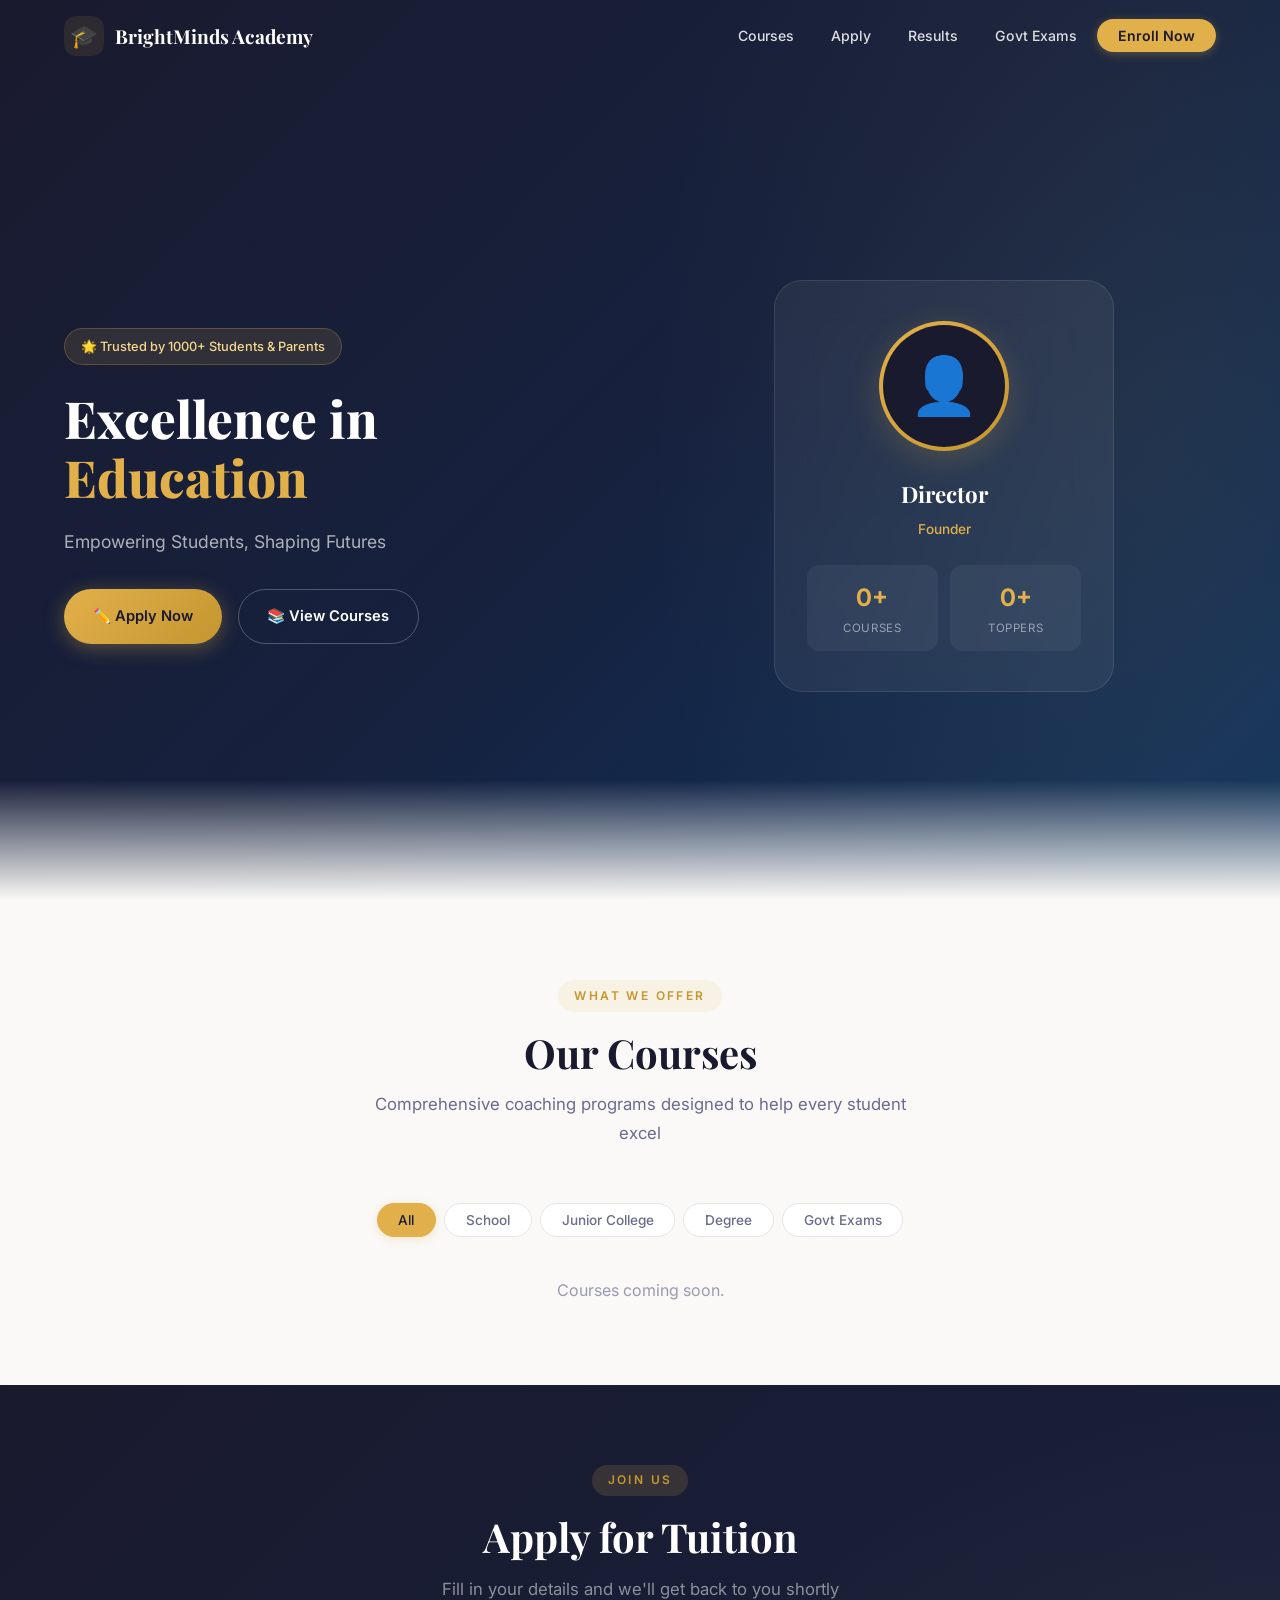
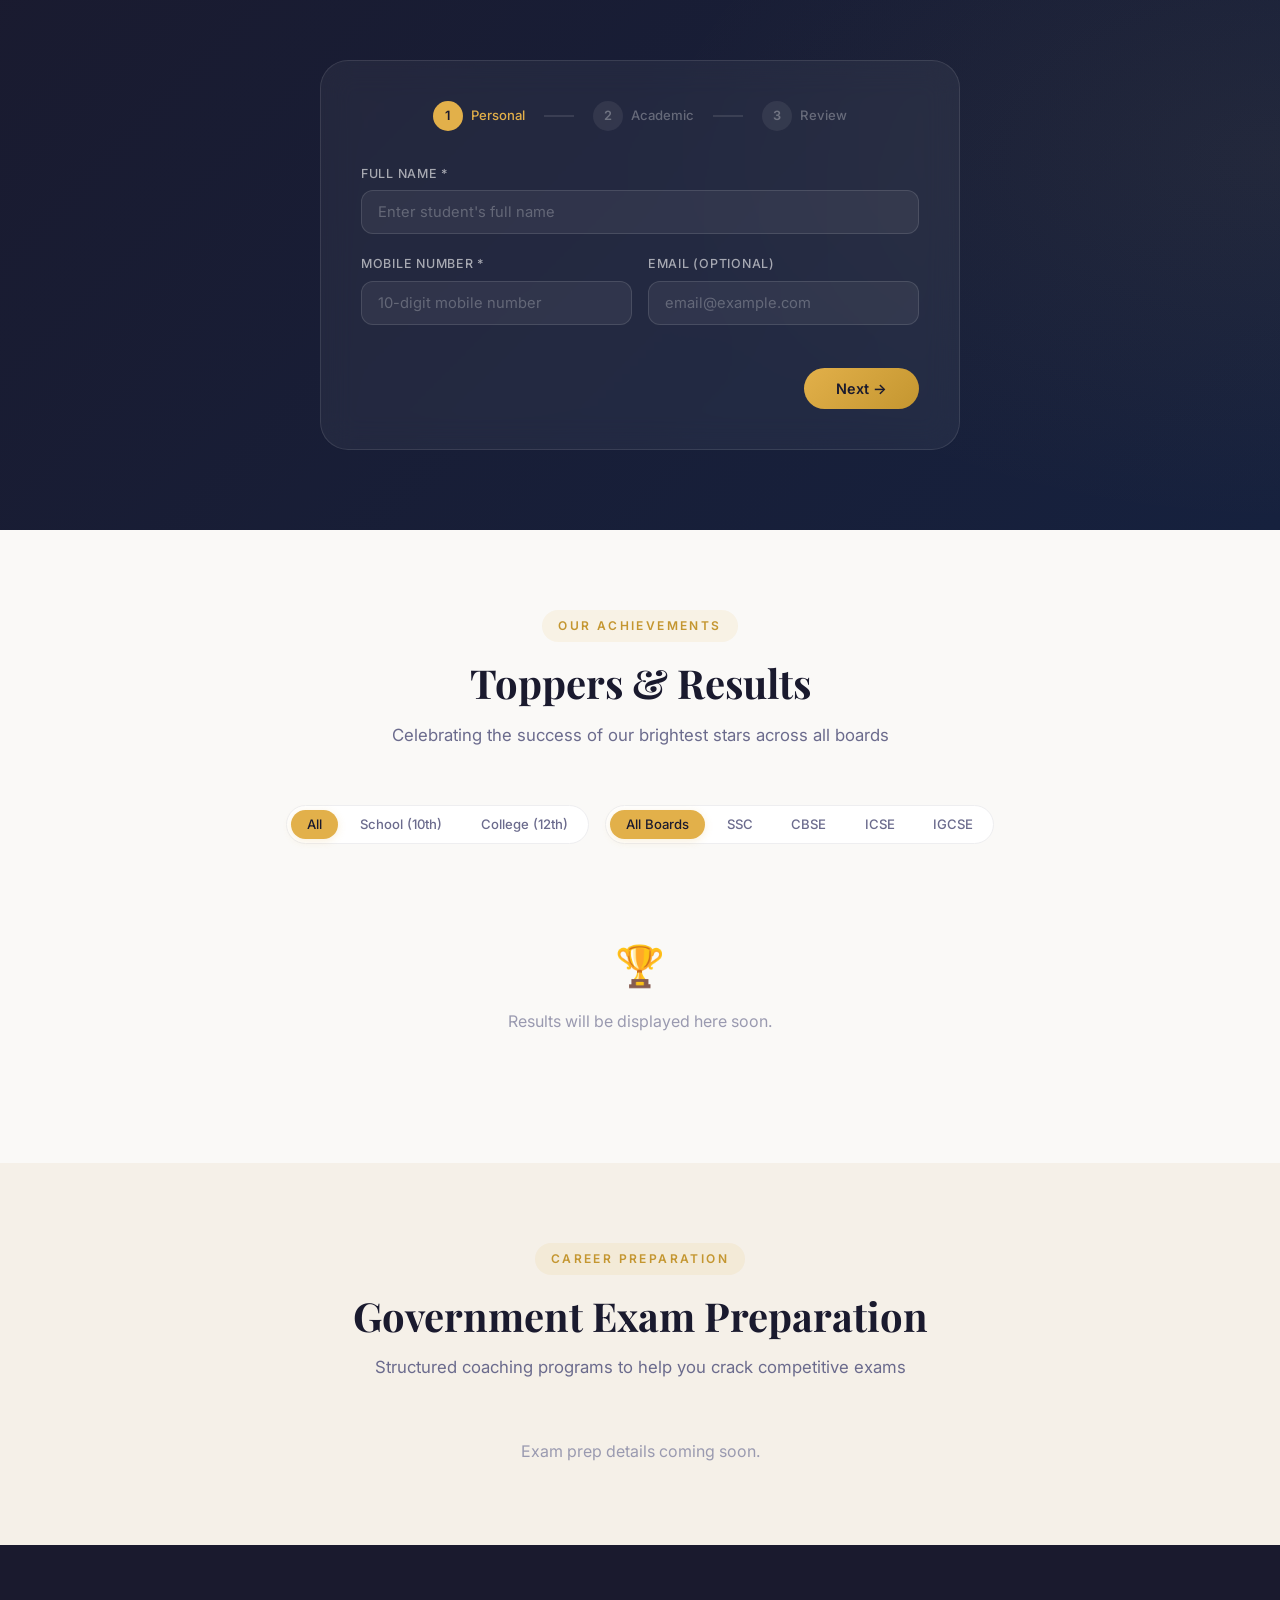
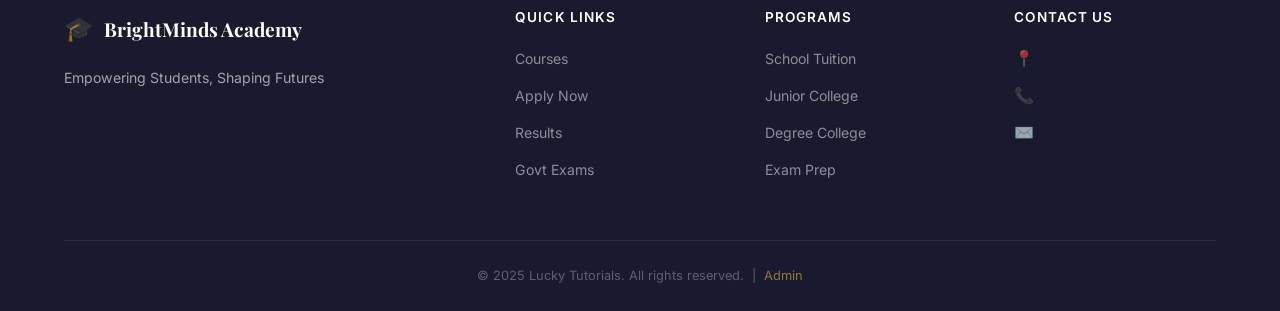
==== commit 41d52457: "Change branding from BrightMinds to Lucky Tutorials" ====
--- a/index.html
+++ b/index.html
@@ -3,8 +3,8 @@
 <head>
   <meta charset="UTF-8">
   <meta name="viewport" content="width=device-width, initial-scale=1.0">
-  <title>BrightMinds Academy — Empowering Students, Shaping Futures</title>
-  <meta name="description" content="BrightMinds Academy offers expert tuition for School (1-10), Junior College (11-12), Degree courses, and Government Exam preparation. Enroll today!">
+  <title>Lucky Tutorials</title>
+  <meta name="description" content="Lucky Tutorials offers expert tuition for School (1-10), Junior College (11-12), Degree courses, and Government Exam preparation. Enroll today!">
   <meta name="keywords" content="tuition classes, coaching, school tuition, college tuition, exam preparation, SSC, CBSE, ICSE, IGCSE">
   <link rel="stylesheet" href="css/style.css">
   <link rel="icon" href="data:image/svg+xml,<svg xmlns='http://www.w3.org/2000/svg' viewBox='0 0 100 100'><text y='.9em' font-size='90'>🎓</text></svg>">
@@ -18,7 +18,7 @@
     <div class="container">
       <a href="#" class="nav-brand">
         <div class="brand-logo" id="navBrandLogo">🎓</div>
-        <span class="brand-name" id="navBrandName">BrightMinds Academy</span>
+        <span class="brand-name" id="navBrandName">Lucky Tutorials</span>
       </a>
       <ul class="nav-links" id="navLinks">
         <li><a href="#courses">Courses</a></li>
@@ -39,7 +39,7 @@
       <div class="hero-content">
         <div class="hero-badge">🌟 Trusted by 1000+ Students & Parents</div>
         <h1 id="heroCompanyName">Excellence in <span>Education</span></h1>
-        <p class="hero-desc" id="heroTagline">Empowering Students, Shaping Futures</p>
+        <p class="hero-desc" id="heroTagline"></p>
         <div class="hero-buttons">
           <a href="#apply" class="btn btn-gold">✏️ Apply Now</a>
           <a href="#courses" class="btn btn-outline">📚 View Courses</a>
@@ -50,8 +50,8 @@
           <div class="owner-avatar">
             <div class="owner-avatar-inner" id="ownerAvatarInner">👤</div>
           </div>
-          <div class="owner-name" id="ownerName">Director</div>
-          <div class="owner-title" id="ownerTitle">Founder</div>
+          <div class="owner-name" id="ownerName"></div>
+          <div class="owner-title" id="ownerTitle"></div>
           <div class="owner-stats">
             <div class="owner-stat">
               <div class="stat-num" id="statCourses">6+</div>
@@ -320,9 +320,9 @@
         <div class="footer-brand">
           <div class="footer-logo">
             <span>🎓</span>
-            <span class="footer-logo-name" id="footerCompanyName">BrightMinds Academy</span>
-          </div>
-          <p id="footerDesc">Empowering Students, Shaping Futures</p>
+            <span class="footer-logo-name" id="footerCompanyName">Lucky Tutorials</span>
+          </div>
+          <p id="footerDesc"></p>
           <div class="footer-social">
             <a href="#" id="socialFb" title="Facebook" style="display:none;">📘</a>
             <a href="#" id="socialIg" title="Instagram" style="display:none;">📸</a>
@@ -351,14 +351,14 @@
         <div class="footer-col">
           <h4>Contact Us</h4>
           <ul class="footer-contact">
-            <li><span>📍</span> <span id="footerAddress">Loading...</span></li>
-            <li><span>📞</span> <span id="footerPhone">Loading...</span></li>
-            <li><span>✉️</span> <span id="footerEmail">Loading...</span></li>
+            <li><span>📍</span> <span id="footerAddress"></span></li>
+            <li><span>📞</span> <span id="footerPhone"></span></li>
+            <li><span>✉️</span> <span id="footerEmail"></span></li>
           </ul>
         </div>
       </div>
       <div class="footer-bottom">
-        <p>© 2025 <span id="footerCopy">BrightMinds Academy</span>. All rights reserved. &nbsp;|&nbsp; <a href="admin.html">Admin</a></p>
+        <p>© 2025 <span id="footerCopy">Lucky Tutorials</span>. All rights reserved. &nbsp;|&nbsp; <a href="admin.html">Admin</a></p>
       </div>
     </div>
   </footer>
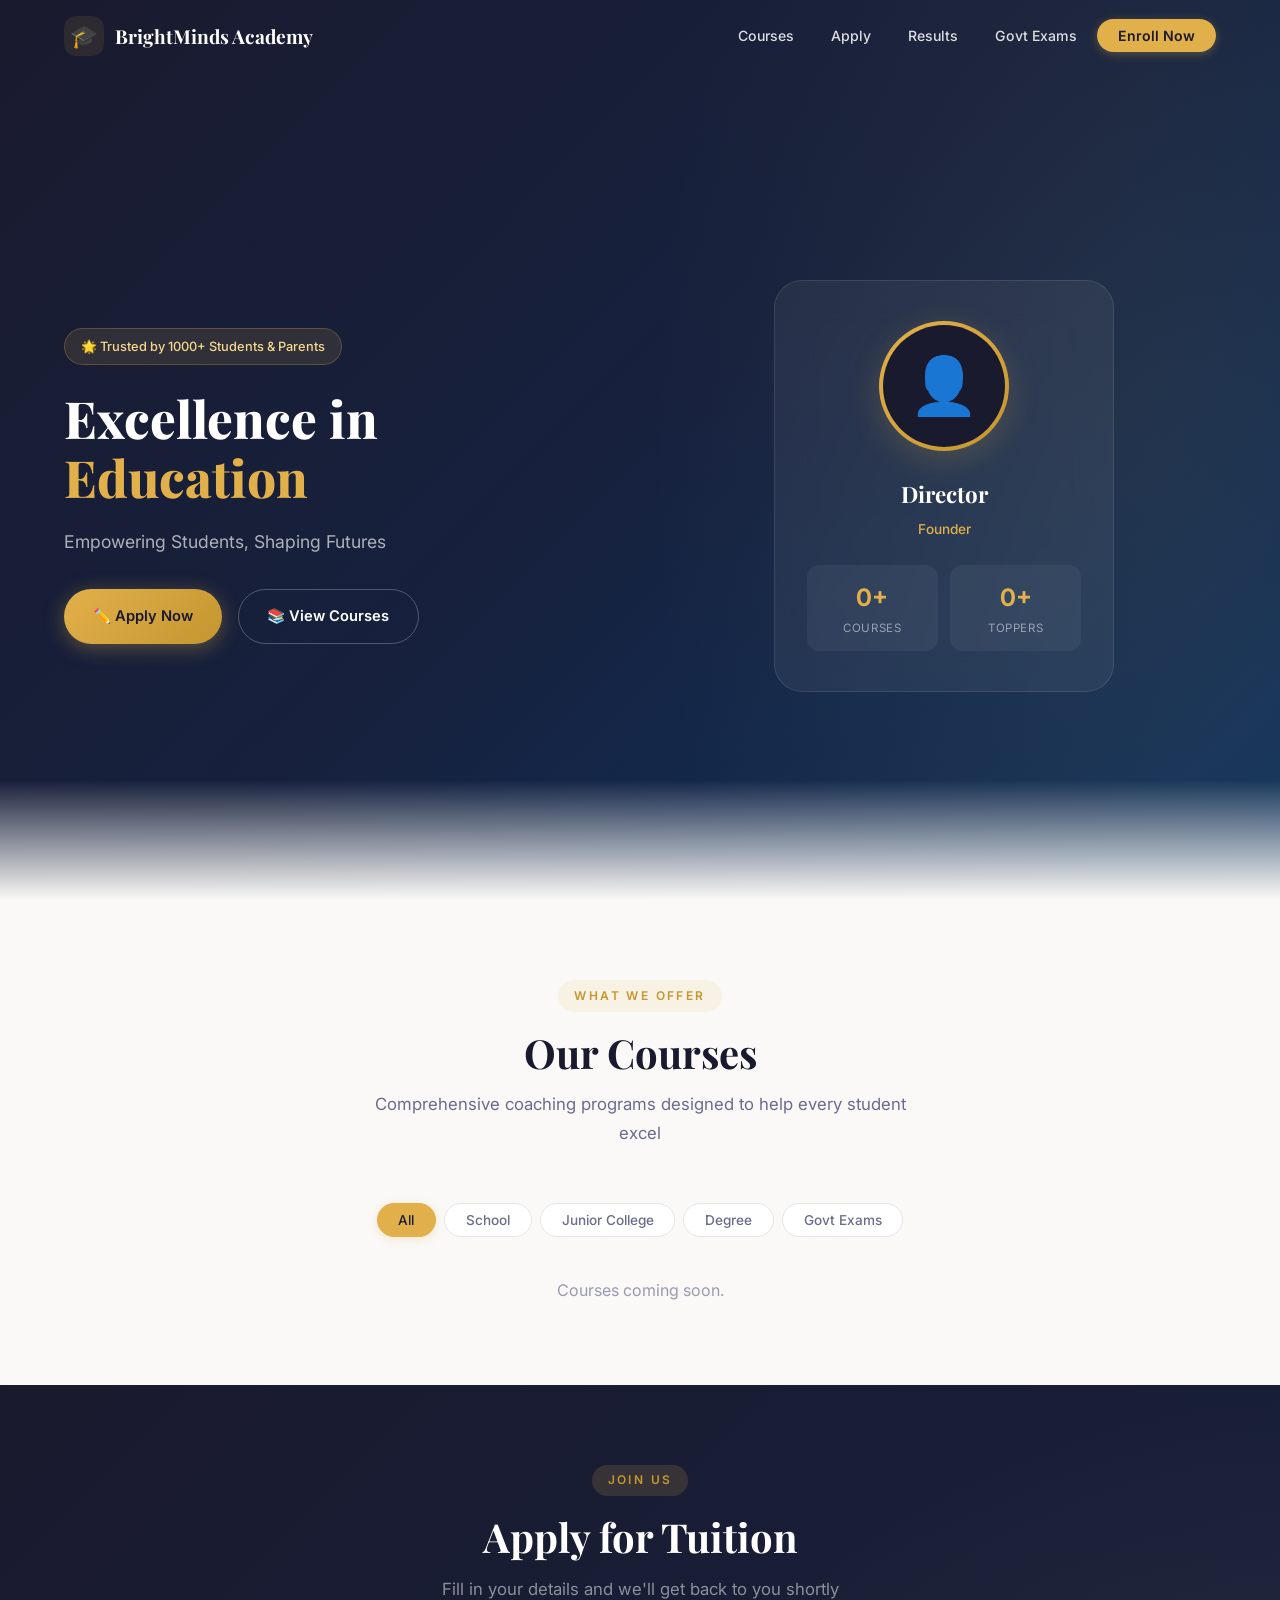
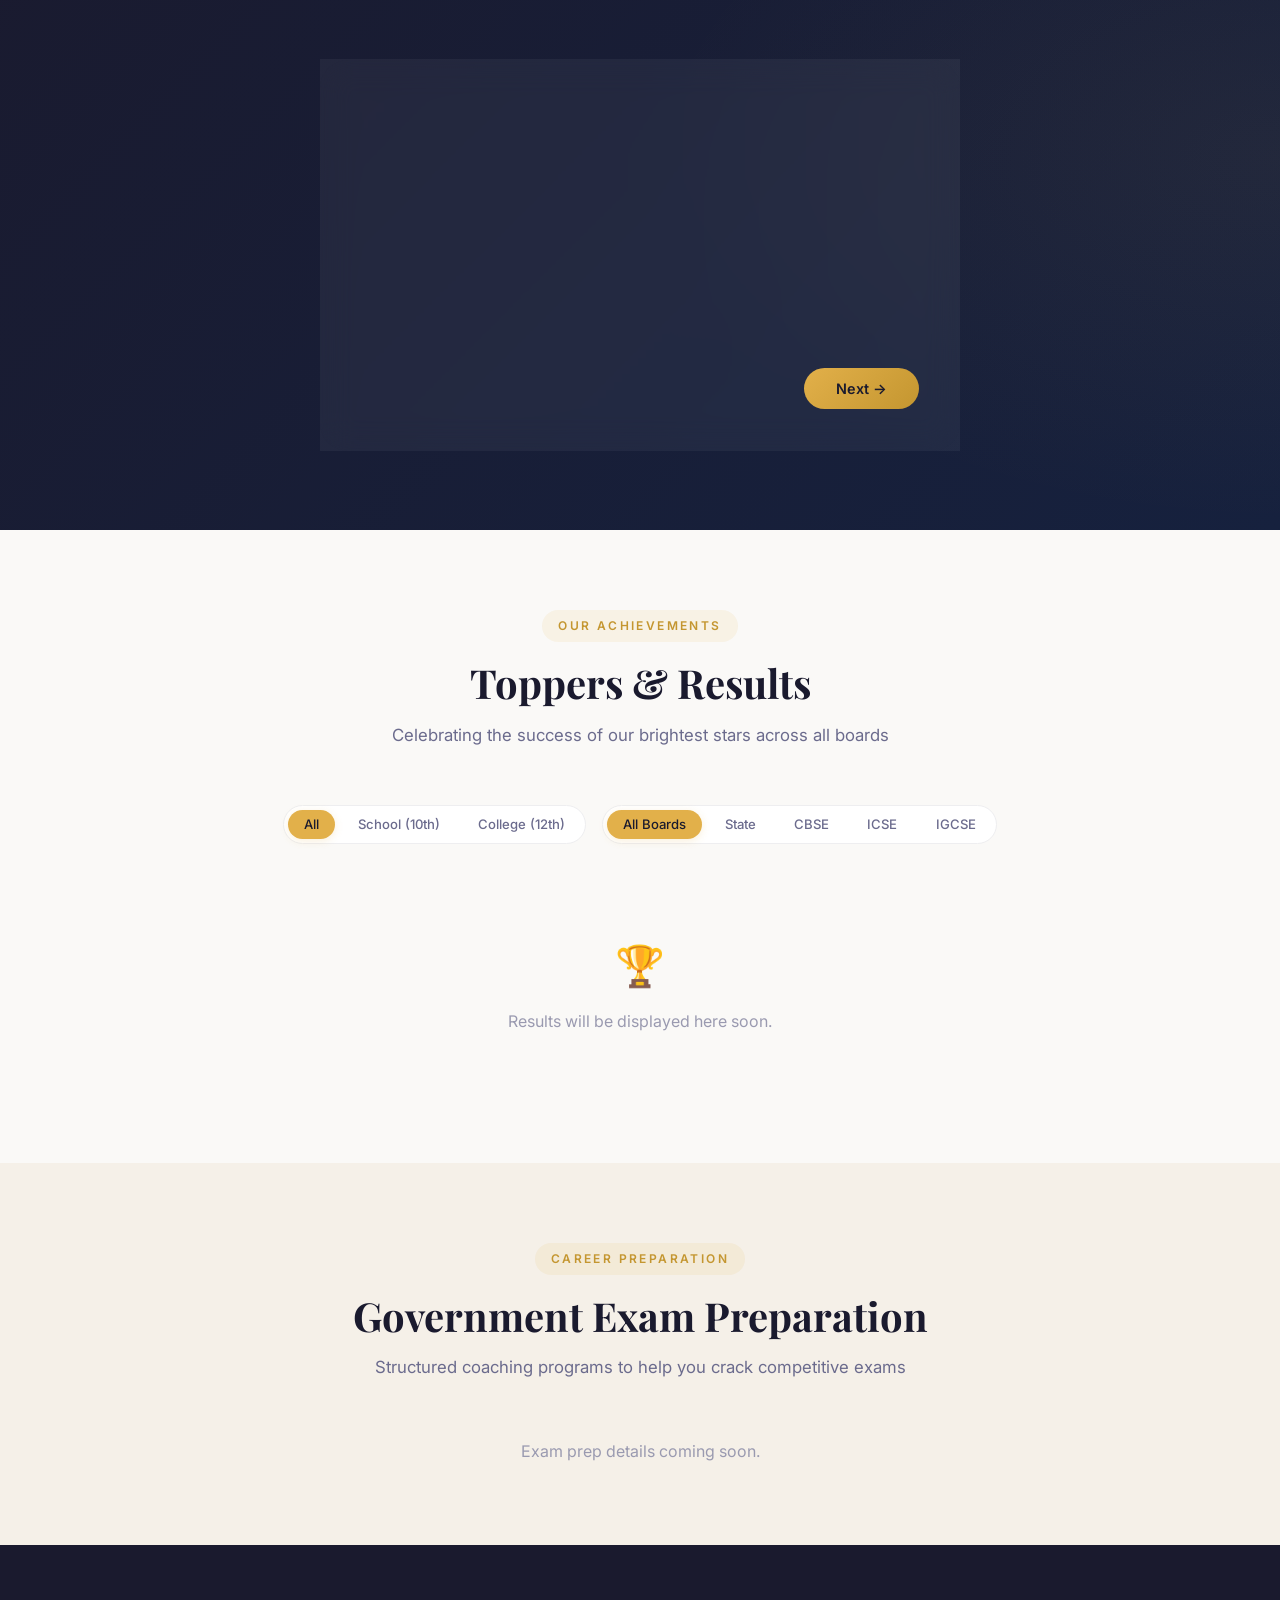
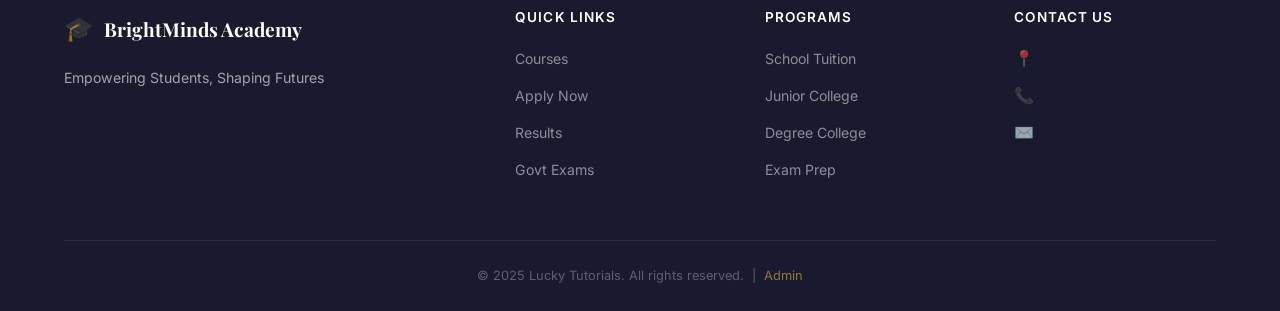
==== commit cb0ca3c9: "SSC to State label changed issue of SSC & HSC Toggle in results to State" ====
--- a/index.html
+++ b/index.html
@@ -286,7 +286,7 @@
         </div>
         <div class="result-filter-group" id="boardFilterGroup">
           <button class="result-filter-btn active" data-filter="all">All Boards</button>
-          <button class="result-filter-btn" data-filter="SSC">SSC</button>
+          <button class="result-filter-btn" data-filter="State">State</button>
           <button class="result-filter-btn" data-filter="CBSE">CBSE</button>
           <button class="result-filter-btn" data-filter="ICSE">ICSE</button>
           <button class="result-filter-btn" data-filter="IGCSE">IGCSE</button>
